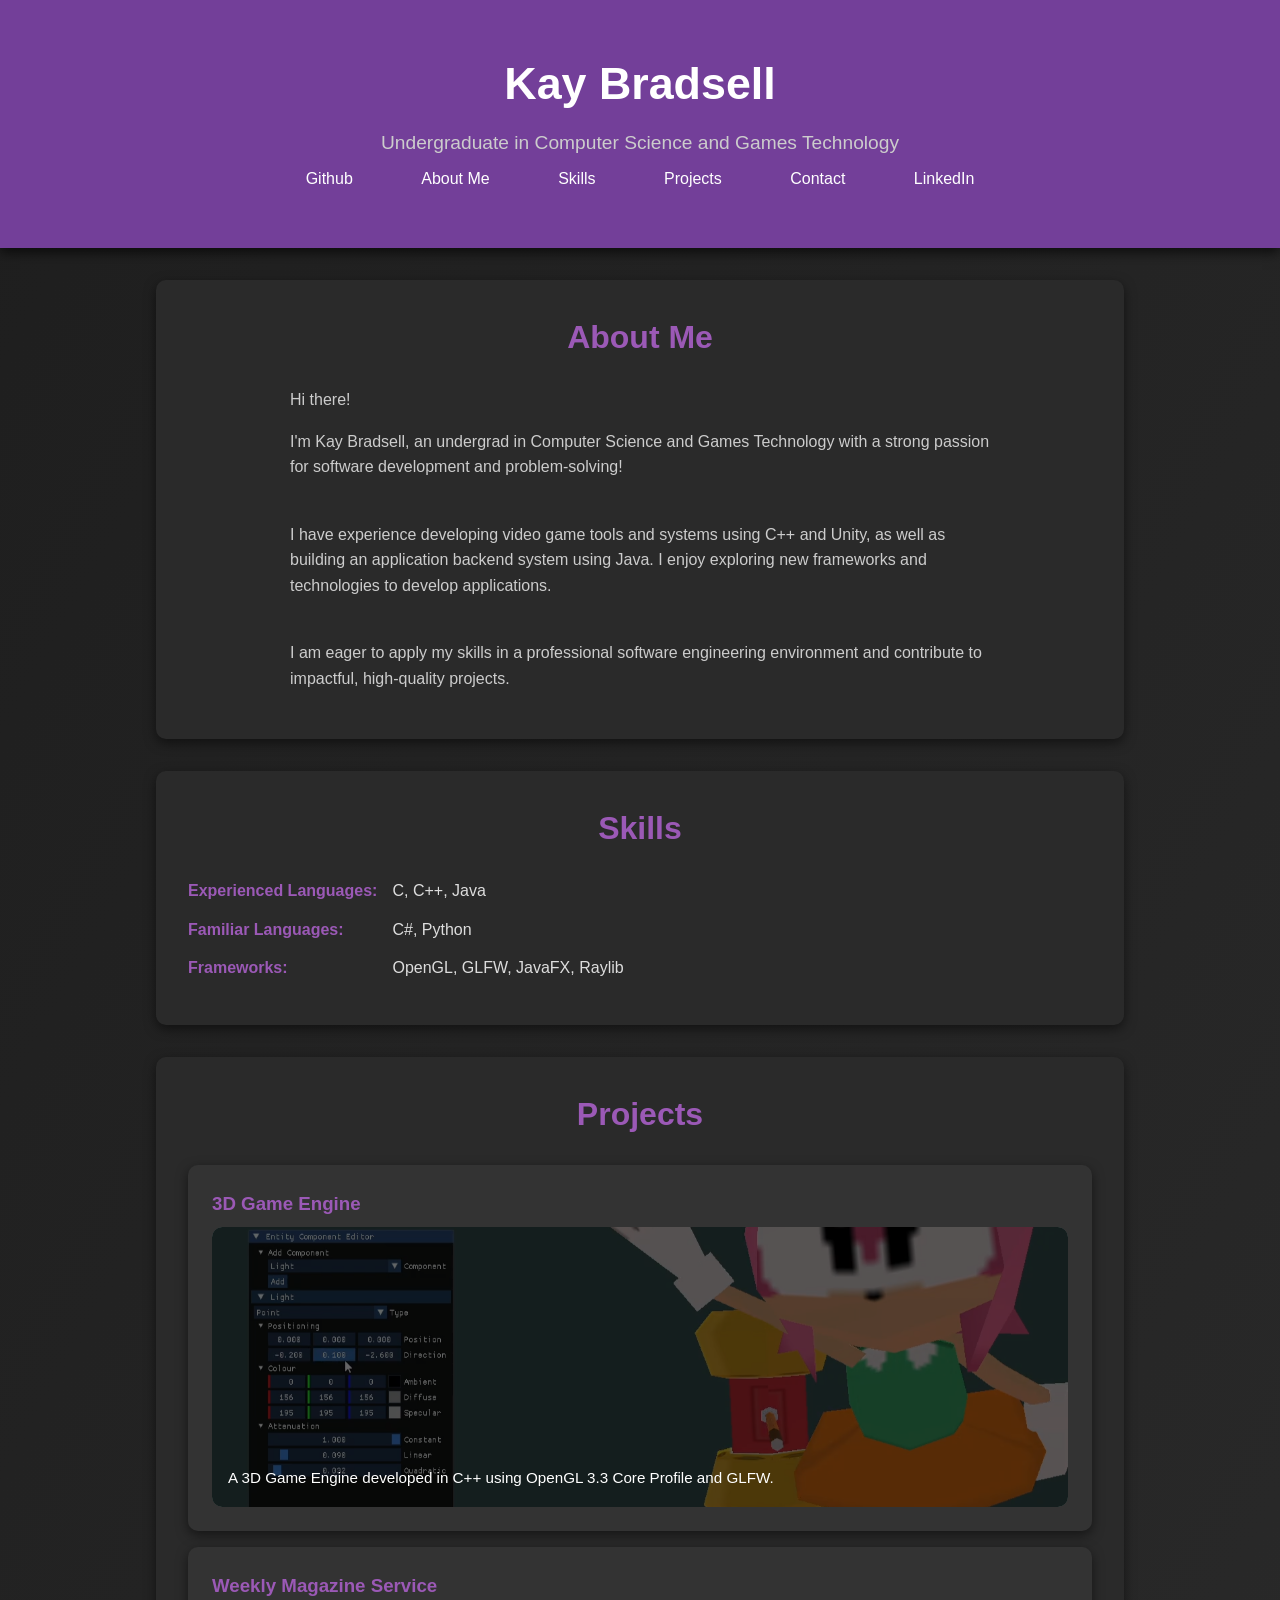
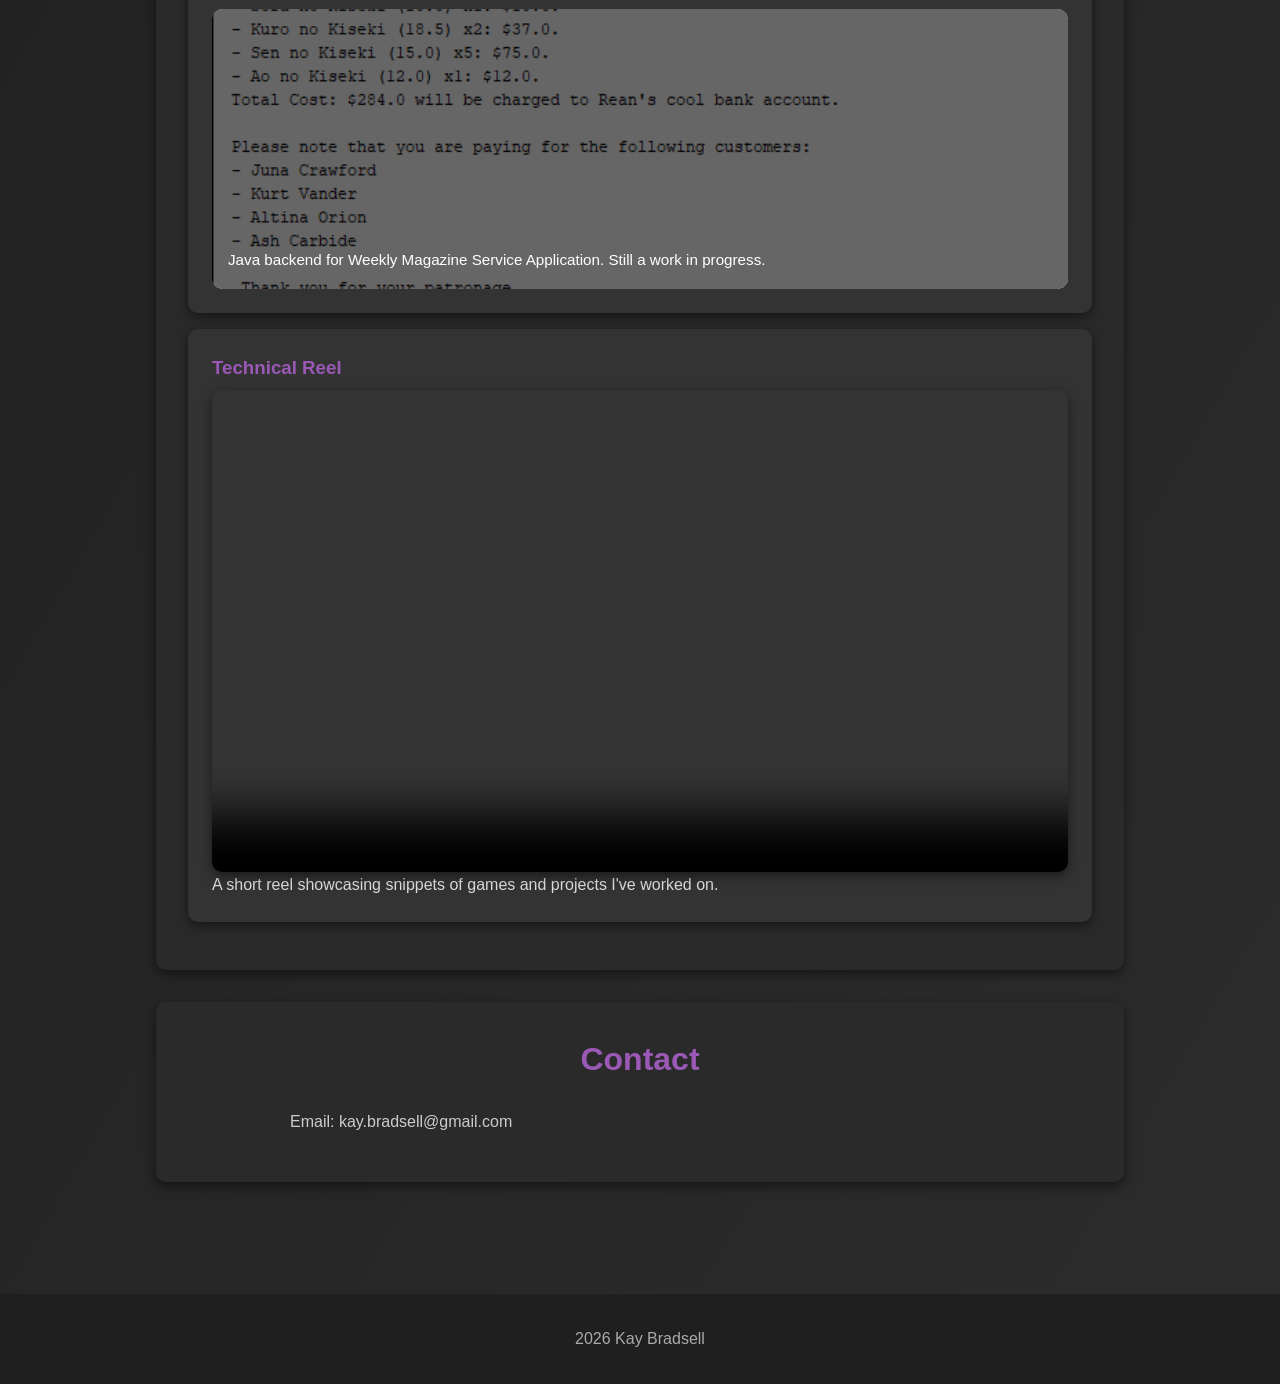
==== index.html @ b8661fec "Add files via upload" ====
<!DOCTYPE html>
<html lang="en">
<head>
    <meta charset="UTF-8">
    <title>Kay Bradsell | Portfolio</title>
    <link rel="stylesheet" href="professionalstyle.css">
</head>

<body>
    <header>
        <h1>Kay Bradsell</h1>
        <p>Undergraduate in Computer Science and Games Technology</p>
        <nav>
            <a href="https://github.com/PocketSalt"target="_blank">Github</a>
            <a href="#about">About Me</a>
            <a href="#skills">Skills</a>
            <a href="#projects">Projects</a>
            <a href="#contact">Contact</a>
            <a href="https://www.linkedin.com/in/kay-bradsell-53371a305/"target="_blank">LinkedIn</a>
        </nav>
    </header>

    <div class="side-left"></div>
    <div class="side-right"></div>

    <div class="content-wrapper">
        <section id="about">
            <h2>About Me</h2>
            <p>Hi there!</p>
            <p>I'm Kay Bradsell, an undergrad in Computer Science and Games Technology with a strong passion for software development and problem-solving!</p>
            <p> <br /> I have experience developing video game tools and systems using C++ and Unity, as well as building an application backend system using Java. I enjoy exploring new frameworks and technologies to develop applications. </p>
            <p> <br /> I am eager to apply my skills in a professional software engineering environment and contribute to impactful, high-quality projects. </p>
        </section>

        <section id="skills">
            <h2>Skills</h2>
            <ul>
                <li><strong>Experienced Languages:</strong> C, C++, Java</li>
                <li><strong>Familiar Languages:</strong> C#, Python</li>
                <li><strong>Frameworks:</strong> OpenGL, GLFW, JavaFX, Raylib</li>
            </ul>
        </section>

        <section id="projects">
            <h2>Projects</h2>

            <div class="project-card">
                <h3>3D Game Engine</h3>
                <div class="project-image-wrapper">
                    <a href="game-engine.html" class="project-image-wrapper">
                        <img src="data/imgs/GameEngineView.png" alt="Screenshot of 3D Game Engine" class="project-image" />
                        <div class="project-overlay">
                            <p>A 3D Game Engine developed in C++ using OpenGL 3.3 Core Profile and GLFW.</p>
                        </div>
                    </a>

                </div>
            </div>

            <div class="project-card">
                <h3>Weekly Magazine Service</h3>
                <div class="project-image-wrapper">
                    <a href="magazine-service.html" class="project-image-wrapper">
                        <img src="data/imgs/MagazineView.png" alt="Screenshot of Magazine Service" class="project-image" />
                        <div class="project-overlay">
                            <p>Java backend for Weekly Magazine Service Application. Still a work in progress.</p>
                        </div>
                    </a>
                </div>
            </div>

            <div class="project-card">
                <h3>Technical Reel</h3>
                <div class="project-video-wrapper">
                    <video controls width="100%" height="auto">
                        <source src="data/videos/TechnicalReel.mp4" type="video/mp4" />
                        Your browser does not support the video tag.
                    </video>
                </div>
                <p>A short reel showcasing snippets of games and projects I've worked on.</p>
            </div>

        </section>

        <section id="contact">
            <h2>Contact</h2>
            <p>Email: kay.bradsell@gmail.com</p>
        </section>

    </div>

    <footer>
        <p>2026 Kay Bradsell</p>
    </footer>

    <script src="script.js"></script>
</body>
</html>
---- professionalstyle.css ----
/* ---------- Reset & Base ---------- */
* {
    box-sizing: border-box;
    margin: 0;
    padding: 0;
}

body {
    font-family: 'Poppins', sans-serif;
    background: linear-gradient(120deg, #1e1e1e, #2c2c2c); /* dark gradient */
    color: #ddd; /* light text for readability */
    line-height: 1.6;
}

/* ---------- Header ---------- */
header {
    background: #733f99; /* deep purple */
    color: #fff;
    text-align: center;
    padding: 3rem 1rem;
    box-shadow: 0 4px 12px rgba(0,0,0,0.7);
    position: relative;
    z-index: 2;
}

    header h1 {
        font-size: 2.8rem;
        margin-bottom: 0.5rem;
    }

    header p {
        font-size: 1.2rem;
        color: #ccc; /* subtle accent */
    }

nav a {
    display: inline-block;
    margin: 0 1rem;
    text-decoration: none;
    color: #fff;
    font-weight: 500;
    padding: 0.5rem 1rem;
    border-radius: 5px;
    transition: background 0.3s, transform 0.2s;
}

    nav a:hover {
        background: rgba(255,255,255,0.1);
        transform: translateY(-2px);
    }

/* ---------- Central Content Wrapper ---------- */
.content-wrapper {
    max-width: 1000px;
    margin: 0 auto;
    padding: 2rem 1rem;
}

/* ---------- Skills list ---------- */
#skills ul {
    list-style: none; /* remove bullets */
    padding-left: 0;
}

#skills li {
    margin-bottom: 0.8rem;
}

    #skills li strong {
        display: inline-block;
        width: 200px;
        color: #9b59b6; /* purple accent */
    }

/* ---------- Sections ---------- */
section {
    background: #2a2a2a; /* dark grey background */
    padding: 2rem;
    border-radius: 10px;
    box-shadow: 0 4px 12px rgba(0,0,0,0.5);
    margin-bottom: 2rem;
}

    section h2 {
        font-size: 2rem;
        margin-bottom: 1.5rem;
        color: #9b59b6; /* purple accent */
        text-align: center;
    }

/* ---------- Project Cards ---------- */
.project-card {
    background: #333; /* darker card background */
    padding: 1.5rem;
    margin: 1rem 0;
    border-radius: 10px;
    box-shadow: 0 4px 12px rgba(0,0,0,0.5);
    transition: transform 0.3s, box-shadow 0.3s;
}

    .project-card h3 {
        margin-bottom: 0.5rem;
        color: #9b59b6;
    }

/* ---------- Project Image Wrapper ---------- */
.project-image-wrapper {
    position: relative;
    width: 100%;
    height: 280px;
    border-radius: 10px;
    overflow: hidden;
}

    .project-image-wrapper img {
        width: 100%;
        height: 100%;
        object-fit: cover;
        display: block;
        transition: transform 0.3s ease;
    }

/* Overlay positioned over image */
.project-overlay {
    position: absolute;
    top: 0;
    left: 0;
    width: 100%;
    height: 100%;
    background: rgba(0, 0, 0 ,0.6); /* purple semi-transparent overlay */
    color: #ffffff;
    display: flex;
    flex-direction: column;
    justify-content: flex-end;
    padding: 1rem;
    box-sizing: border-box;
    text-align: left;
    border-radius: 10px;
}

    .project-overlay p {
        color: #fff;
        margin: 0;
        font-size: 0.95rem;
    }

/* Hover zoom effect */
.project-image-wrapper:hover img {
    transform: scale(1.05);
}

/* Make entire image clickable */
.project-image-wrapper a {
    display: block;
    text-decoration: none;
    color: inherit;
    border: none;
    outline: none;
}

/* Video wrapper */
.project-video-wrapper {
    position: relative;
    width: 100%;
    padding-top: 56.25%;
    border-radius: 10px;
    overflow: hidden;
    box-shadow: 0 4px 12px rgba(0,0,0,0.5);
}

    .project-video-wrapper video {
        position: absolute;
        top: 0;
        left: 0;
        width: 100%;
        height: 100%;
        object-fit: cover;
        display: block;
    }

/* ---------- About & Contact Paragraphs ---------- */
#about p, #contact p {
    max-width: 700px;
    margin: 0 auto 1rem;
    text-align: left;
    color: #ccc;
}

/* ---------- Footer ---------- */
footer {
    text-align: center;
    padding: 2rem;
    background: #1f1f1f; /* dark footer */
    color: #aaa;
    margin-top: 3rem;
}
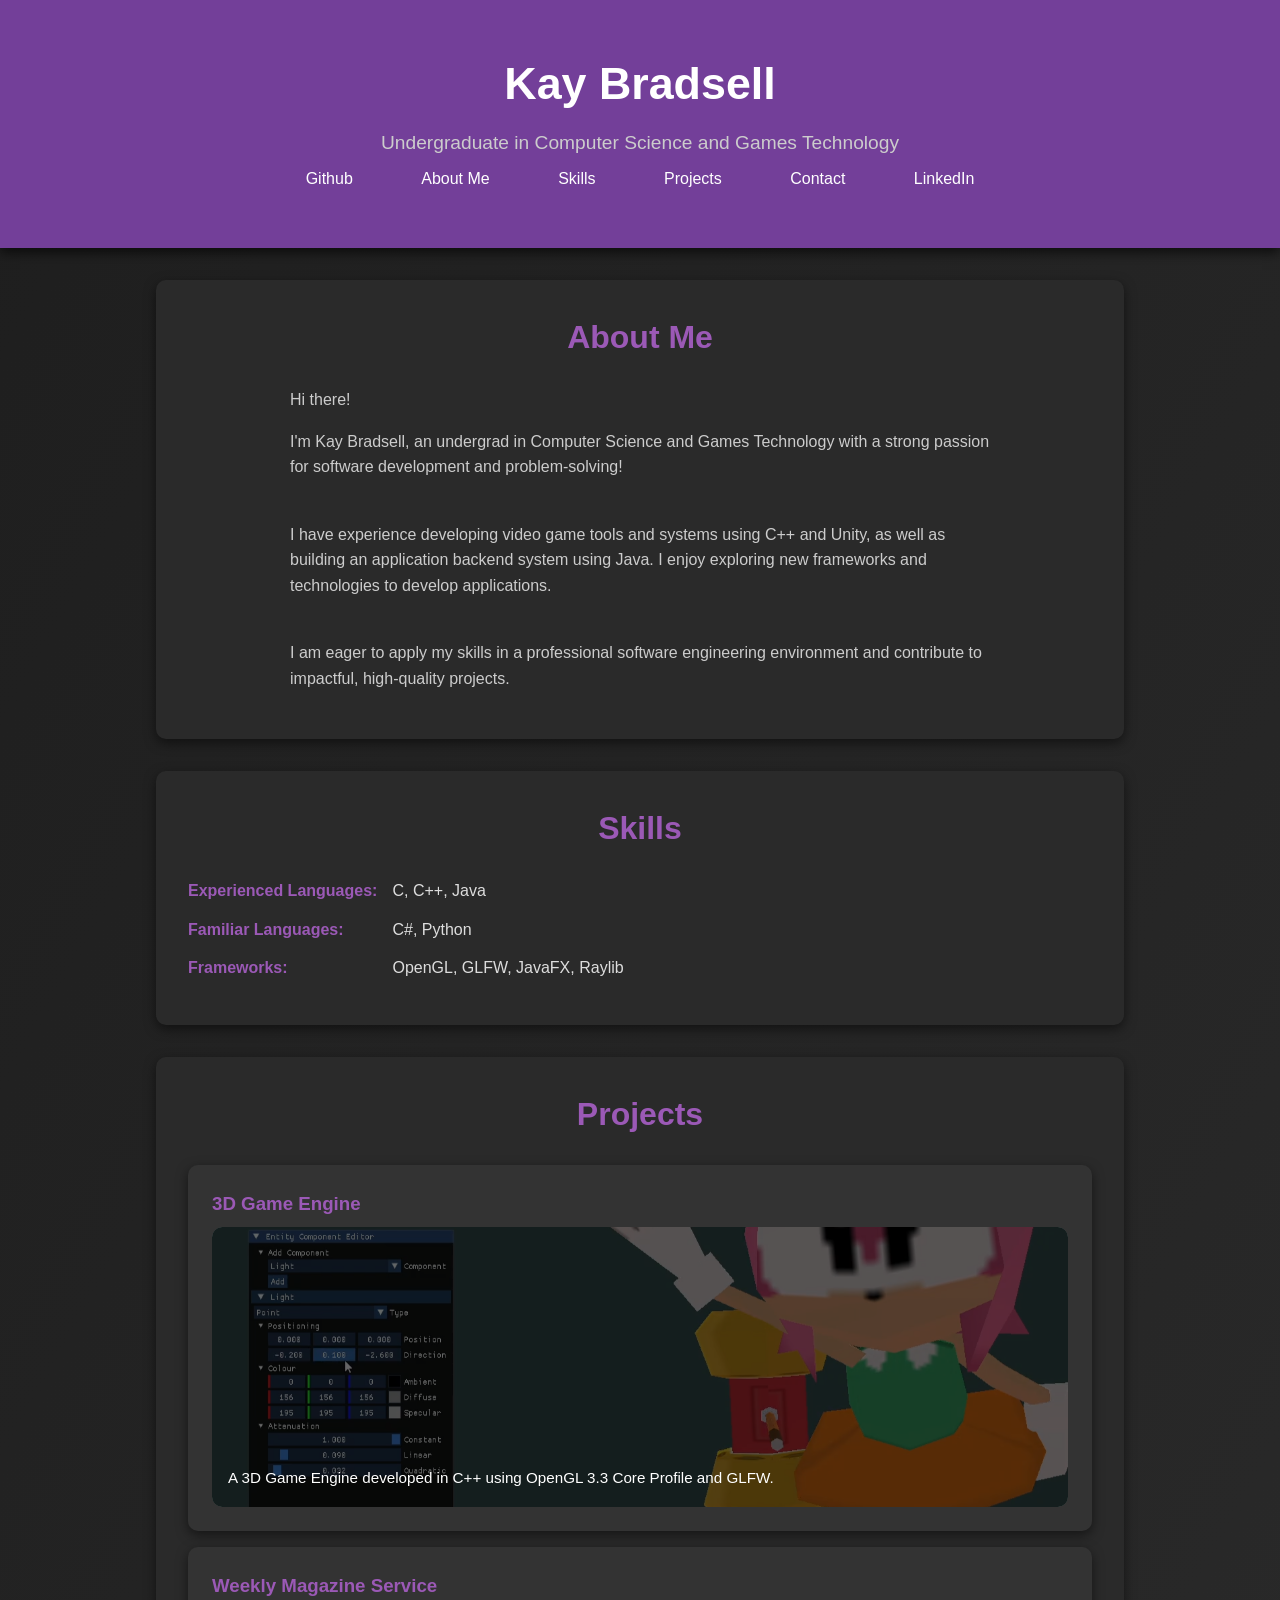
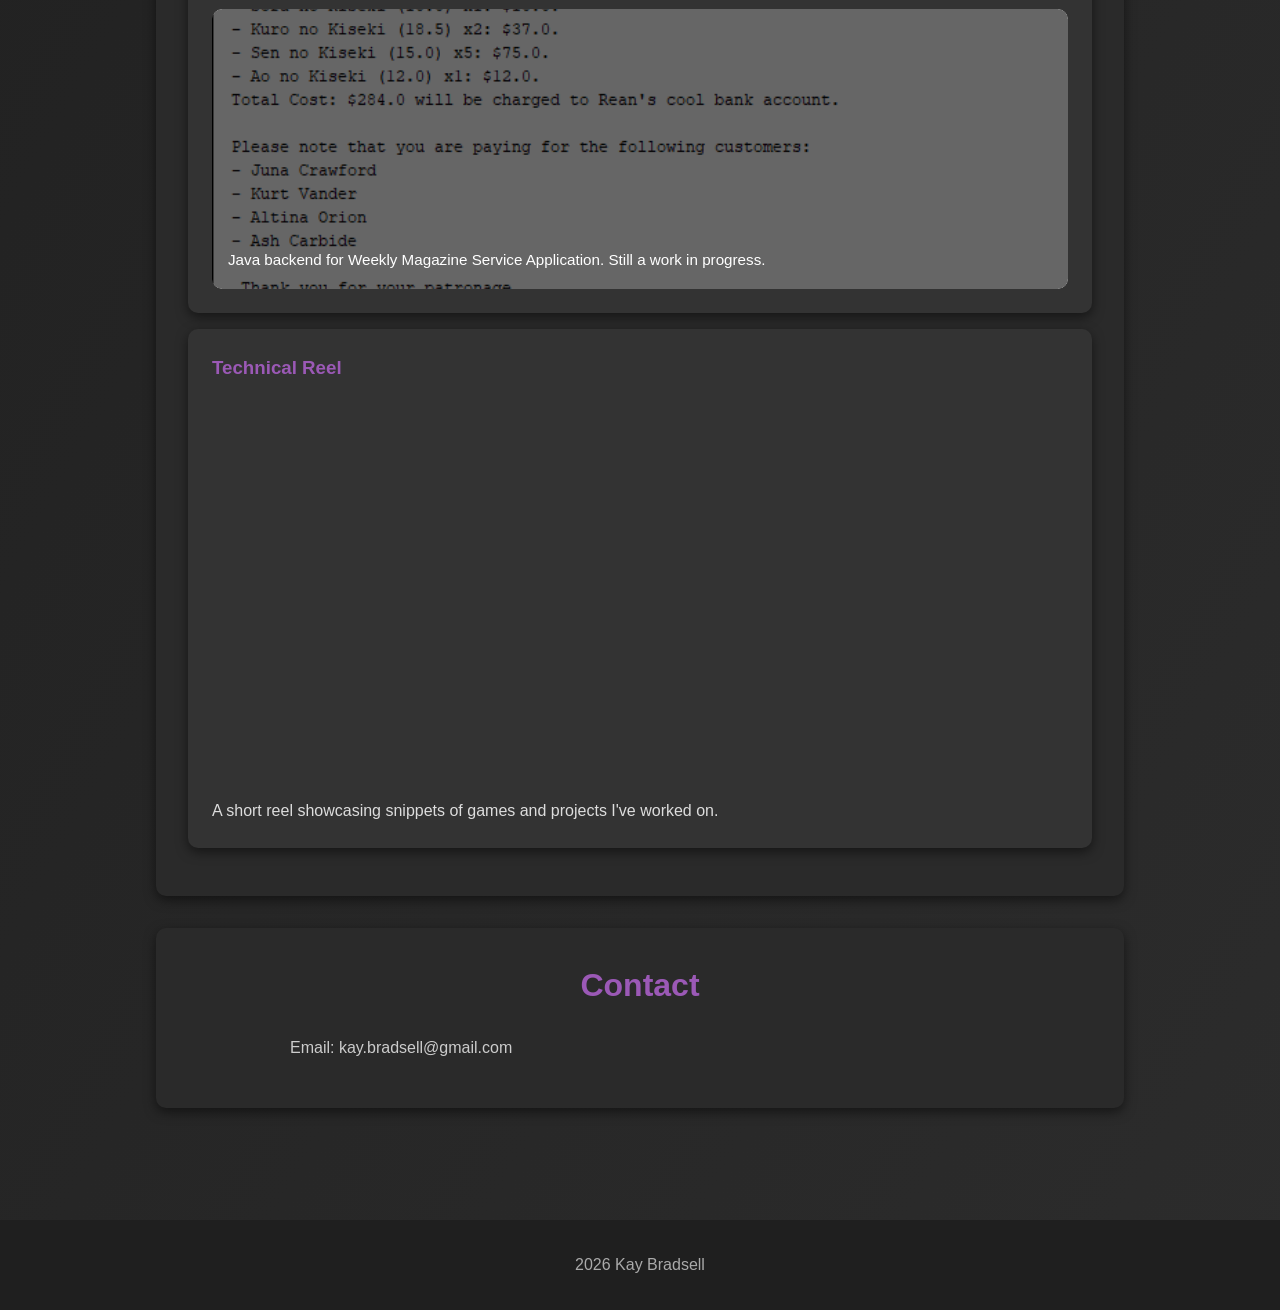
==== commit dd34a64d: "Changed video to youtube link" ====
--- a/index.html
+++ b/index.html
@@ -71,12 +71,9 @@
 
             <div class="project-card">
                 <h3>Technical Reel</h3>
-                <div class="project-video-wrapper">
-                    <video controls width="100%" height="auto">
-                        <source src="data/videos/TechnicalReel.mp4" type="video/mp4" />
-                        Your browser does not support the video tag.
-                    </video>
-                </div>
+                    <iframe width="100%" height="400" 
+                        src="https://www.youtube.com/embed/MrrMQmRB16I" 
+                        frameborder="0" allowfullscreen></iframe>
                 <p>A short reel showcasing snippets of games and projects I've worked on.</p>
             </div>
 
@@ -95,4 +92,4 @@
 
     <script src="script.js"></script>
 </body>
-</html>+</html>
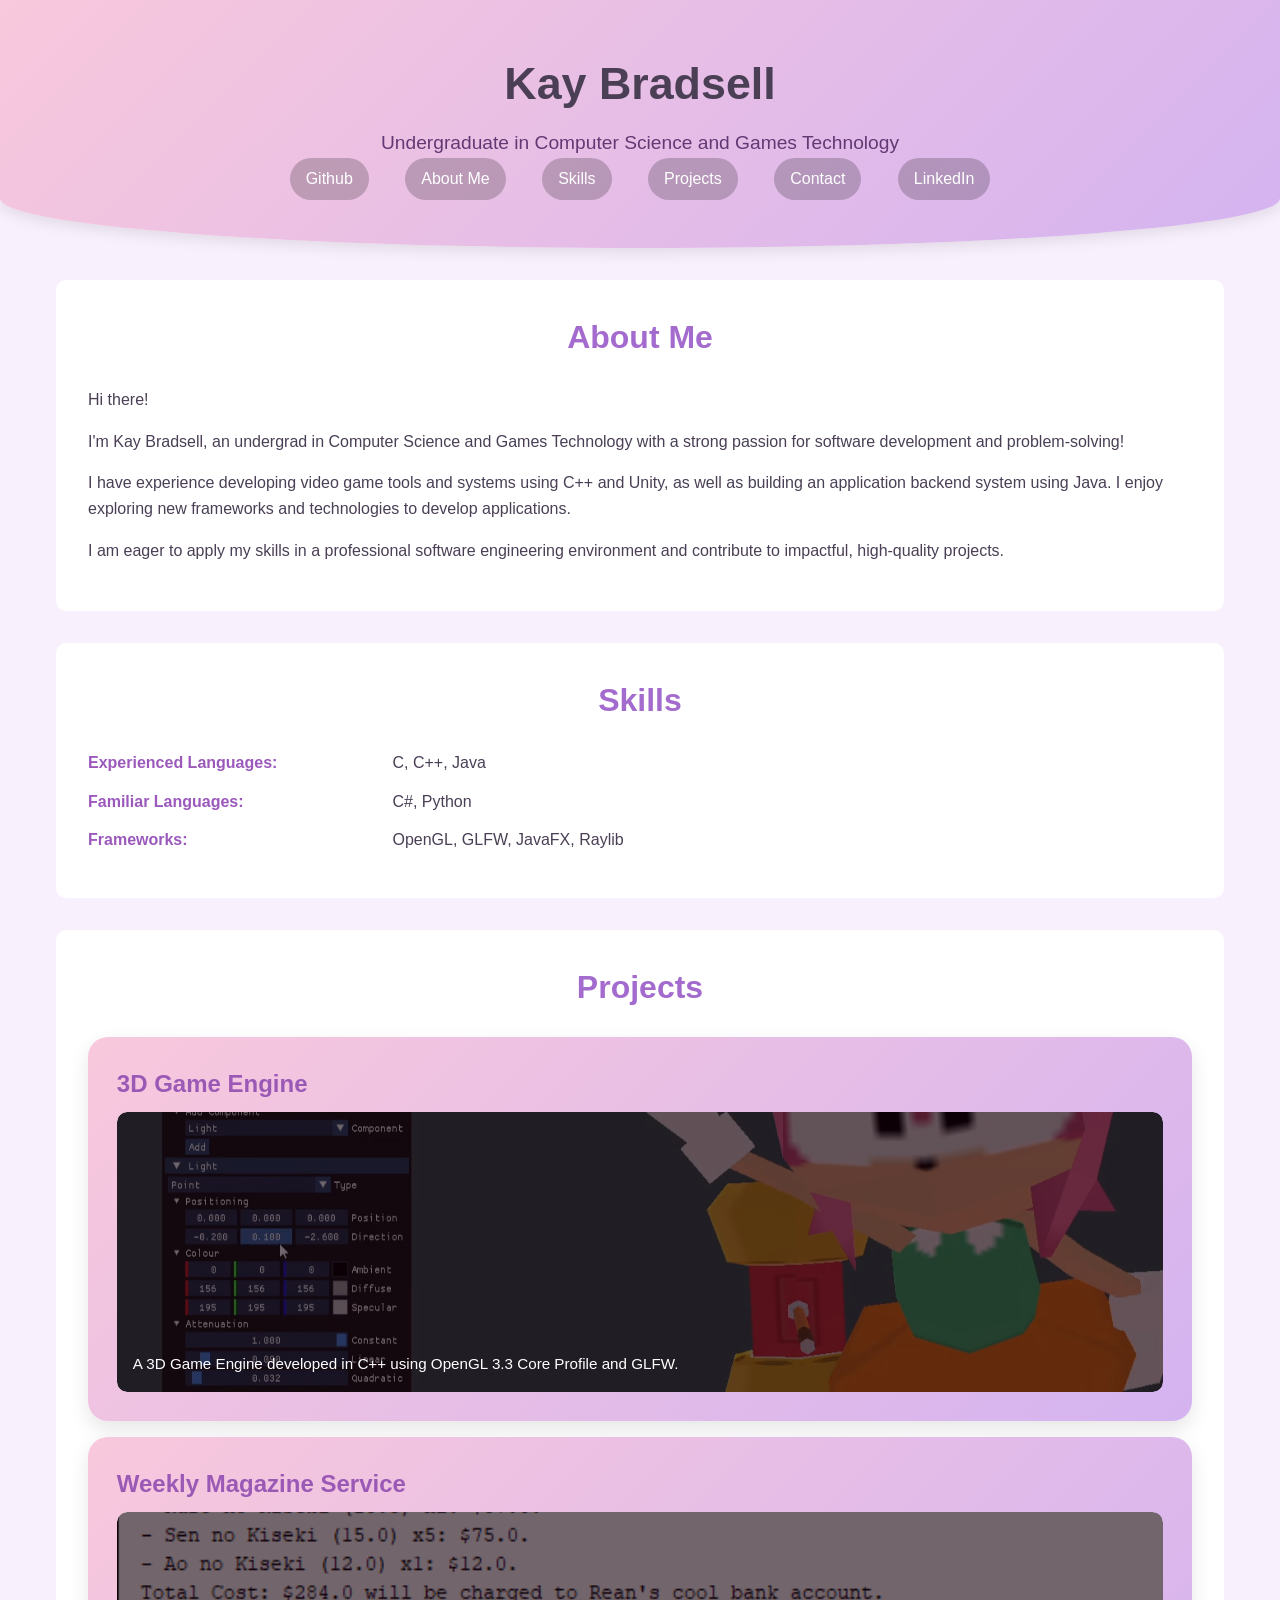
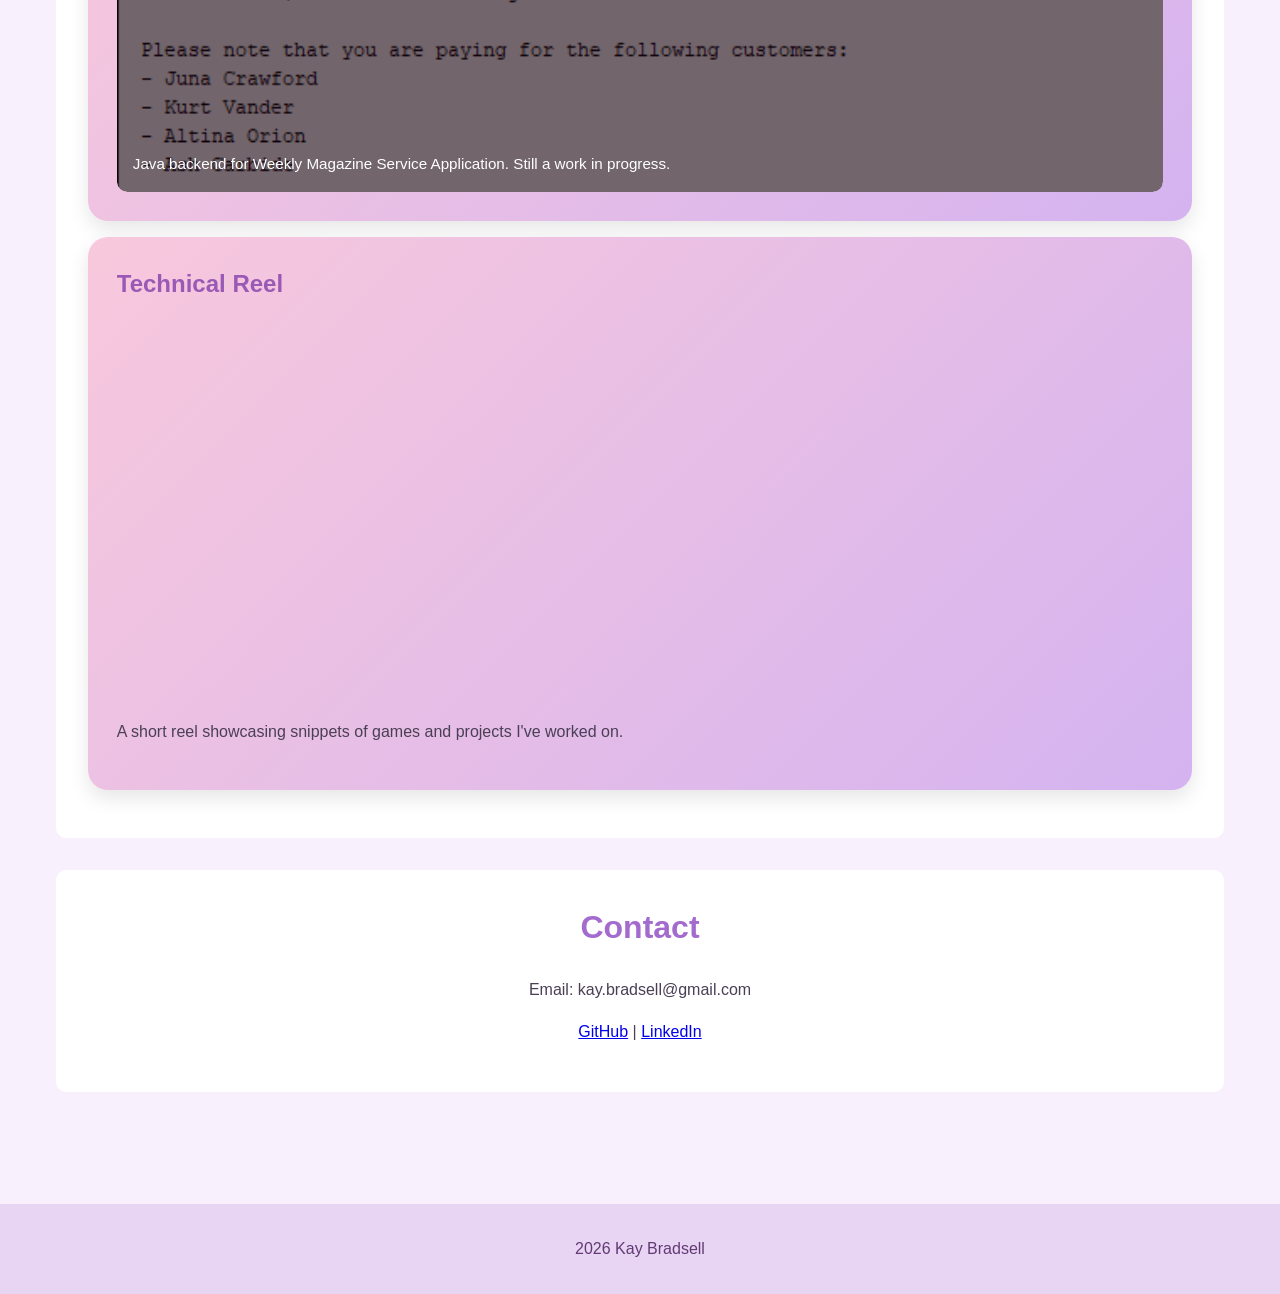
==== commit 7a190148: "Updated CSS and made it cute" ====
--- a/index.html
+++ b/index.html
@@ -3,7 +3,7 @@
 <head>
     <meta charset="UTF-8">
     <title>Kay Bradsell | Portfolio</title>
-    <link rel="stylesheet" href="professionalstyle.css">
+    <link rel="stylesheet" href="pagestyle.css">
 </head>
 
 <body>
@@ -11,7 +11,7 @@
         <h1>Kay Bradsell</h1>
         <p>Undergraduate in Computer Science and Games Technology</p>
         <nav>
-            <a href="https://github.com/PocketSalt"target="_blank">Github</a>
+            <a href="https://github.com/kaybradsell"target="_blank">Github</a>
             <a href="#about">About Me</a>
             <a href="#skills">Skills</a>
             <a href="#projects">Projects</a>
@@ -28,8 +28,8 @@
             <h2>About Me</h2>
             <p>Hi there!</p>
             <p>I'm Kay Bradsell, an undergrad in Computer Science and Games Technology with a strong passion for software development and problem-solving!</p>
-            <p> <br /> I have experience developing video game tools and systems using C++ and Unity, as well as building an application backend system using Java. I enjoy exploring new frameworks and technologies to develop applications. </p>
-            <p> <br /> I am eager to apply my skills in a professional software engineering environment and contribute to impactful, high-quality projects. </p>
+            <p>I have experience developing video game tools and systems using C++ and Unity, as well as building an application backend system using Java. I enjoy exploring new frameworks and technologies to develop applications. </p>
+            <p>I am eager to apply my skills in a professional software engineering environment and contribute to impactful, high-quality projects. </p>
         </section>
 
         <section id="skills">
@@ -71,9 +71,9 @@
 
             <div class="project-card">
                 <h3>Technical Reel</h3>
-                    <iframe width="100%" height="400" 
-                        src="https://www.youtube.com/embed/MrrMQmRB16I" 
-                        frameborder="0" allowfullscreen></iframe>
+                    <iframe width="100%" height="400"
+                            src="https://www.youtube.com/embed/MrrMQmRB16I"
+                            frameborder="0" allowfullscreen></iframe>
                 <p>A short reel showcasing snippets of games and projects I've worked on.</p>
             </div>
 
@@ -82,6 +82,7 @@
         <section id="contact">
             <h2>Contact</h2>
             <p>Email: kay.bradsell@gmail.com</p>
+            <p> <a href="https://github.com/kaybradsell" target="_blank">GitHub</a> | <a href="https://www.linkedin.com/in/kay-bradsell-53371a305/" target="_blank">LinkedIn</a></p>
         </section>
 
     </div>
@@ -92,4 +93,4 @@
 
     <script src="script.js"></script>
 </body>
-</html>
+</html>
--- a/pagestyle.css
+++ b/pagestyle.css
@@ -0,0 +1,317 @@
+/* ---- Base ---- */
+* {
+    box-sizing: border-box;
+    margin: 0;
+    padding: 0;
+}
+
+body
+{
+    font-family: 'Poppins', sans-serif;
+    background: #f8f0fc;
+    color: #4a3f55;
+    line-height: 1.6;
+}
+
+
+/* ---- Header ---- */
+header
+{
+    background: linear-gradient(135deg, #f8c8dc, #d4b3f0);
+    text-align: center;
+    padding: 3rem 1rem;
+    border-bottom-left-radius: 50% 20%;
+    border-bottom-right-radius: 50% 20%;
+    box-shadow: 0 4px 15px rgba(0,0,0,0.1);
+    position: relative;
+    z-index: 2;
+}
+
+    header h1
+    {
+        font-size: 2.8rem;
+        margin-bottom: 0.5rem;
+    }
+
+    header p
+    {
+        font-size: 1.2rem;
+        color: #633974;
+    }
+
+/* Navigation */
+nav a
+{
+    display: inline-block;
+    margin: 0 1rem;
+    text-decoration: none;
+    color: #fff;
+    font-weight: 500;
+    padding: 0.5rem 1rem;
+    border-radius: 25px;
+    background: rgba(0, 0, 0, 0.2); /* or 255 255 255 */
+    transition: background 0.3s, transform 0.3s;
+}
+
+    nav a:hover
+    {
+        background: rgba(0, 0, 0, 0.5); /* or 255 255 255 */
+        transform: translateY(-3px);
+    }
+
+
+/* ---- Wrapper ---- */
+.content-wrapper
+{
+    max-width: 1200px;
+    margin: 0 auto;
+    padding: 2rem 1rem;
+    position: relative;
+    z-index: 1;
+}
+
+/* ---- Sections ---- */
+section
+{
+    background: #fff;
+    padding: 2rem;
+    border-radius: 10px;
+    box-shadow: 0 8px 20px rbga(0, 0, 0, 0.5);
+    margin-bottom: 2rem;
+    text-align: left;
+}
+
+    section h1
+    {
+        color: #9b59b6;
+        font-size: 2.8rem;
+    }
+
+    section h2
+    {
+        text-align: center;
+        font-size: 2rem;
+        margin-bottom: 1.5rem;
+        color: #a46bcf;
+    }
+
+    section h3
+    {
+        color: #9b59b6;
+        font-size: 1.5rem;
+        margin-bottom: 1rem;
+    }
+
+    section p
+    {
+        margin-bottom: 1rem;
+    }
+
+/* ---- Skills Lists ---- */
+#skills ul
+{
+
+    list-style: none;
+    padding-left: 0;
+}
+
+#skills li
+{
+    margin-bottom: 0.8rem;
+}
+
+    #skills li strong
+    {
+        display: inline-block;
+        width: 300px;
+        color: #9b59bc;
+    }
+
+/* ---- Regular List ---- */
+ul
+{
+    list-style-type: disc;
+    padding-left: 1.5rem;
+}
+
+    ul li
+    {
+        margin-bottom: 0.5rem;
+        
+    }
+
+/* ---- Images ---- */
+.project-image
+{
+    width: 100%;
+    max-height: 100%;
+    object-fit: cover;
+    border-radius: 10px;
+    box-shadow: 0 8px 20px rgba(0,0,0,0.5);
+    margin-bottom: 1rem;
+}
+
+/* ---- Code ---- */
+pre {
+    background: #2a2a2a;
+    border-left: 4px solid #9b59b6;
+    padding: 1rem;
+    overflow-x: auto;
+    border-radius: 5px;
+    margin-bottom: 1rem;
+    font-family: 'Fira Code', monospace;
+    color: #ddd;
+}
+
+/* ---- Project Cards ---- */
+.project-card
+{
+    background: linear-gradient(135deg, #f8c8dc, #d4b3f0);
+    padding: 1.8rem;
+    margin: 1rem auto;
+    border-radius: 20px;
+    box-shadow: 0 8px 20px rgba(0,0,0,0.1);
+    transition: transform 0.3s, box-shadow 0.3s;
+}
+
+    .project-card h3
+    {
+        margin-bottom: 0.5rem;
+        color: #9b59b6;
+    }
+
+/* ---- Project Image Wrapper ---- */
+.project-image-wrapper
+{
+    position: relative;
+    width: 100%;
+    height: 280px;
+    border-radius: 10px;
+    overflow: hidden;
+}
+
+    .project-image-wrapper img
+    {
+        width: 100%;
+        height: 100%;
+        object-fit: cover;
+        display: block;
+        transition: transform 0.3s ease;
+    }
+
+    .project-image-wrapper:hover img
+    {
+        transform: scale(1.05);
+    }
+
+    .project-image-wrapper a
+    {
+        display: block;
+        text-decoration: none;
+        color: inherit;
+        border: none;
+        outline: none;
+    }
+
+/* ---- Image Overlay Text ---- */
+.project-overlay
+{
+    position: absolute;
+    top: 0;
+    left: 0;
+    width: 100%;
+    height: 100%;
+    background: rgba(20,0,10,0.6);
+    color: #9b59b6;
+    display: flex;
+    flex-direction: column;
+    justify-content: flex-end;
+    padding: 1rem;
+    box-sizing: border-box;
+    text-align: left;
+    border-radius: 10px;
+}
+
+    .project-overlay p
+    {
+        color: #fff;
+        margin: 0;
+        font-size: 0.95rem;
+    }
+
+/* ---- Video Wrapper ---- */
+.project-video-wrapper
+{
+    position: relative;
+    width: 100%;
+    padding-top: 56.25%;
+    border-radius: 10px;
+    overflow: hidden;
+    box-shadow: 0 8px 20px rgba(0,0,0,0.5);
+}
+
+    .project-video-wrapper video
+    {
+        position: absolute;
+        top: 0;
+        left: 0;
+        width: 100%;
+        height: 100%;
+        object-fit: cover;
+        display: block;
+    }
+
+/* ---- About & Contact ---- */
+#about p{
+    margin-left: 0 auto 1rem;
+    text-align: left;
+}
+
+#contact p {
+    margin-left: 0 auto 1rem;
+    text-align: center;
+}
+
+/* ---- Footer ---- */
+footer
+{
+    text-align: center;
+    padding: 2rem;
+    background: #e8d5f3;
+    color: #633974;
+    margin-top: 3rem;
+    position: relative;
+    z-index: 2;
+}
+
+/* ---- Side Panels ---- */
+.side-left, .side-right
+{
+    position: fixed;
+    top: 0;
+
+    width: 350px;
+    height: 100vh;
+
+    /*background-image: url('data/gifs/background.gif');*/
+    background-color: #633974;
+    background-size: cover;
+    background-repeat: no-repeat;
+    background-position: center;
+
+    z-index: -1;
+    image-rendering: pixelated;
+    opacity: 0.7;
+}
+
+.side-left
+{
+    left: calc(50% - 600px - 400px);
+    background-position: left;
+}
+
+.side-right
+{
+    left: calc(50% + 600px + 50px);
+    background-position: right;
+}
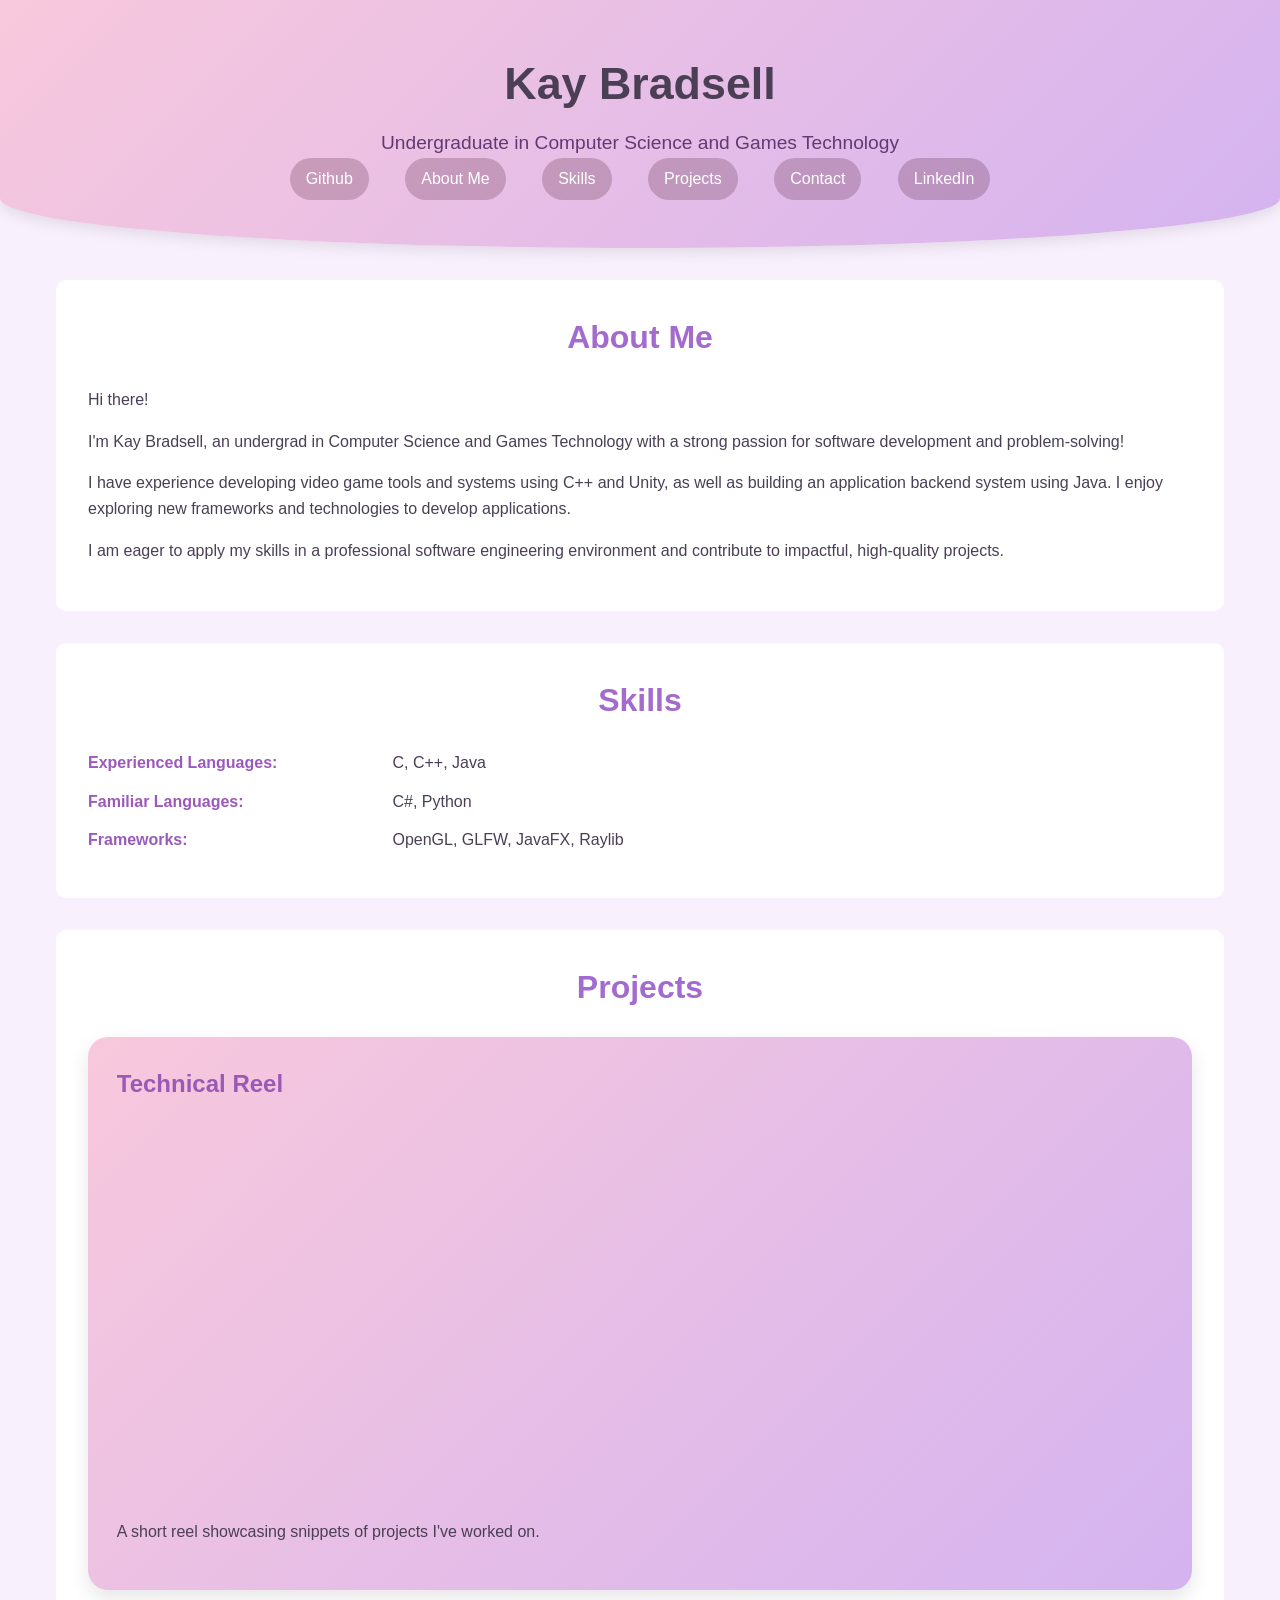
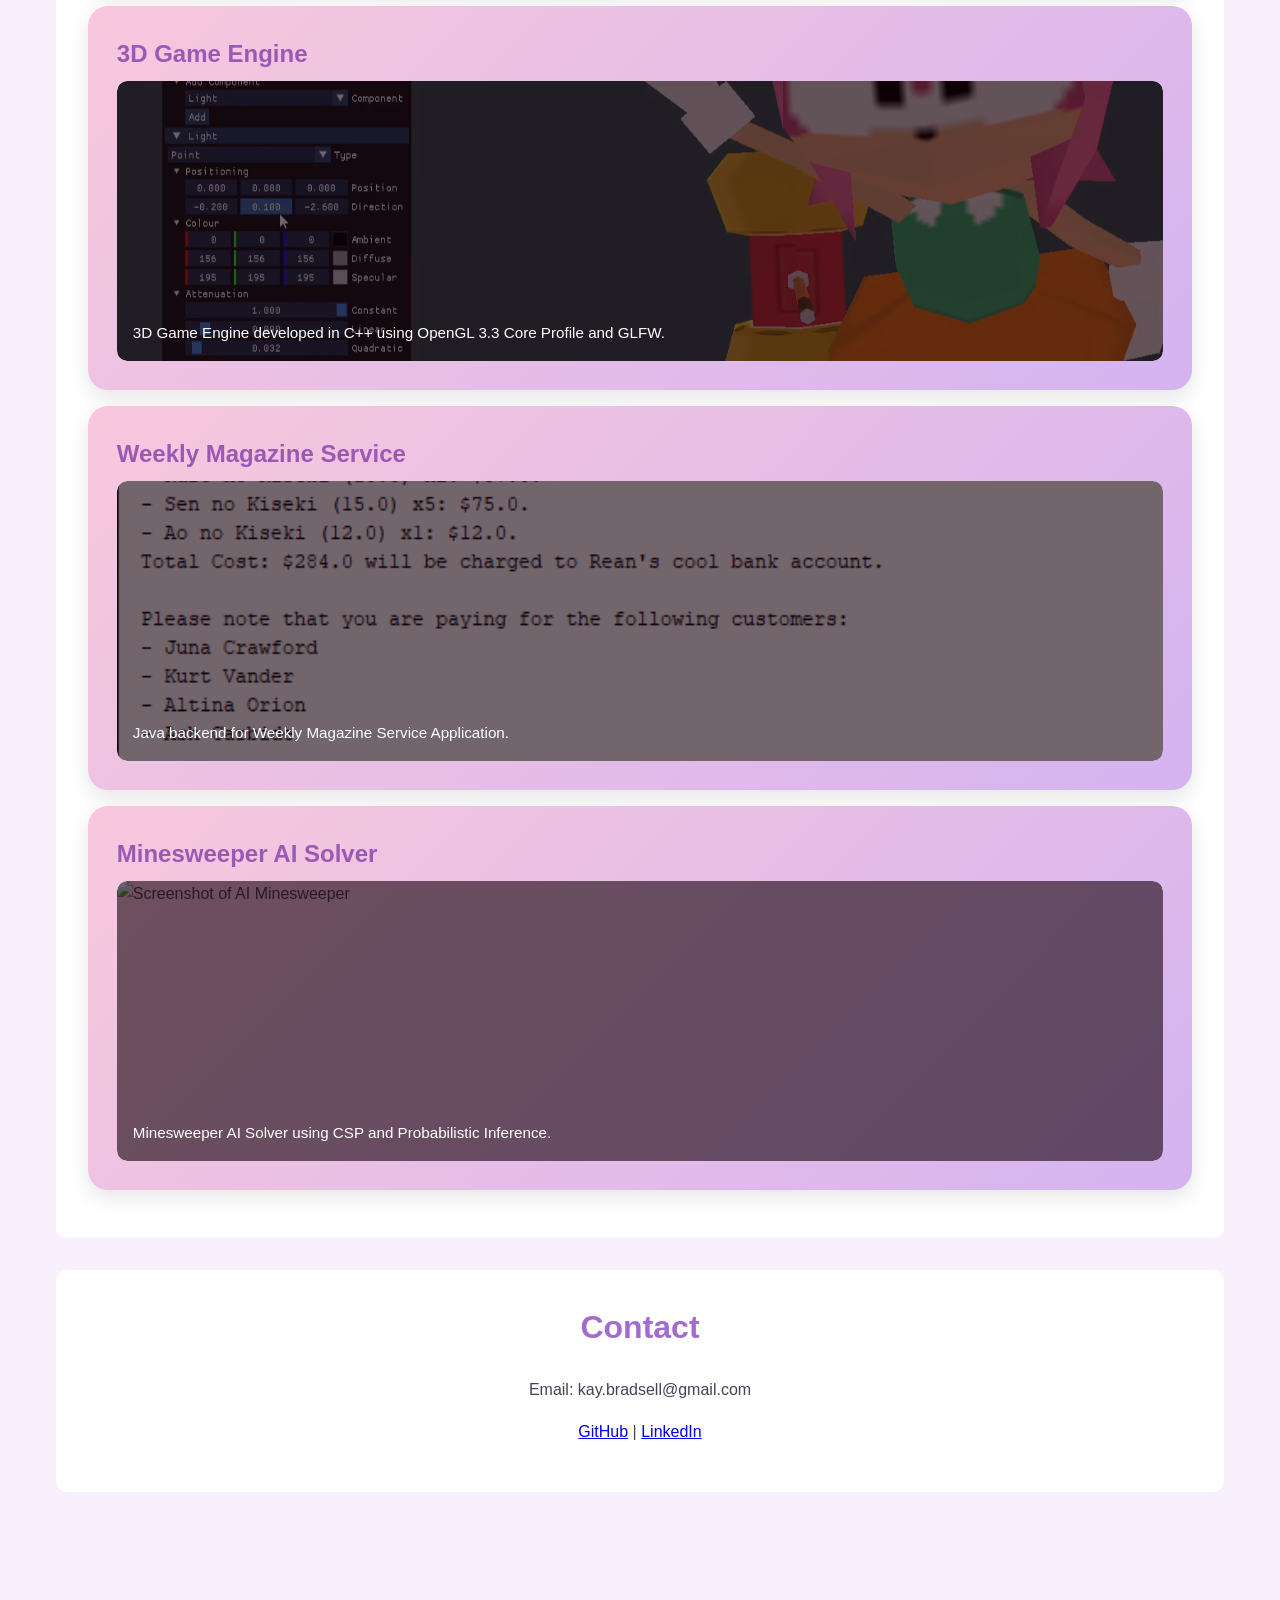
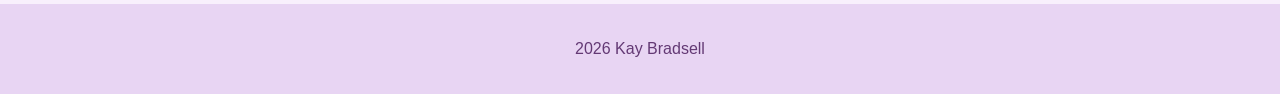
==== commit 45cd5860: "Added Minesweeper page and updated rest." ====
--- a/index.html
+++ b/index.html
@@ -45,12 +45,20 @@
             <h2>Projects</h2>
 
             <div class="project-card">
+                <h3>Technical Reel</h3>
+                <iframe width="100%" height="400"
+                        src="https://www.youtube.com/embed/MrrMQmRB16I"
+                        frameborder="0" allowfullscreen></iframe>
+                <p>A short reel showcasing snippets of projects I've worked on.</p>
+            </div>
+
+            <div class="project-card">
                 <h3>3D Game Engine</h3>
                 <div class="project-image-wrapper">
                     <a href="game-engine.html" class="project-image-wrapper">
                         <img src="data/imgs/GameEngineView.png" alt="Screenshot of 3D Game Engine" class="project-image" />
                         <div class="project-overlay">
-                            <p>A 3D Game Engine developed in C++ using OpenGL 3.3 Core Profile and GLFW.</p>
+                            <p>3D Game Engine developed in C++ using OpenGL 3.3 Core Profile and GLFW.</p>
                         </div>
                     </a>
 
@@ -63,19 +71,24 @@
                     <a href="magazine-service.html" class="project-image-wrapper">
                         <img src="data/imgs/MagazineView.png" alt="Screenshot of Magazine Service" class="project-image" />
                         <div class="project-overlay">
-                            <p>Java backend for Weekly Magazine Service Application. Still a work in progress.</p>
+                            <p>Java backend for Weekly Magazine Service Application.</p>
                         </div>
                     </a>
                 </div>
             </div>
 
             <div class="project-card">
-                <h3>Technical Reel</h3>
-                    <iframe width="100%" height="400"
-                            src="https://www.youtube.com/embed/MrrMQmRB16I"
-                            frameborder="0" allowfullscreen></iframe>
-                <p>A short reel showcasing snippets of games and projects I've worked on.</p>
+                <h3>Minesweeper AI Solver</h3>
+                <div class="project-image-wrapper">
+                    <a href="minesweeper-ai.html" class="project-image-wrapper">
+                        <img src="data/imgs/MinesweeperAIView.png" alt="Screenshot of AI Minesweeper" class="project-image" />
+                        <div class="project-overlay">
+                            <p>Minesweeper AI Solver using CSP and Probabilistic Inference.</p>
+                        </div>
+                    </a>
+                </div>
             </div>
+
 
         </section>
 
--- a/pagestyle.css
+++ b/pagestyle.css
@@ -49,13 +49,13 @@
     font-weight: 500;
     padding: 0.5rem 1rem;
     border-radius: 25px;
-    background: rgba(0, 0, 0, 0.2); /* or 255 255 255 */
+    background: rgba(50, 0, 20, 0.2); /* or 255 255 255 */
     transition: background 0.3s, transform 0.3s;
 }
 
     nav a:hover
     {
-        background: rgba(0, 0, 0, 0.5); /* or 255 255 255 */
+        background: rgba(50, 0, 20, 0.5); /* or 255 255 255 */
         transform: translateY(-3px);
     }
 
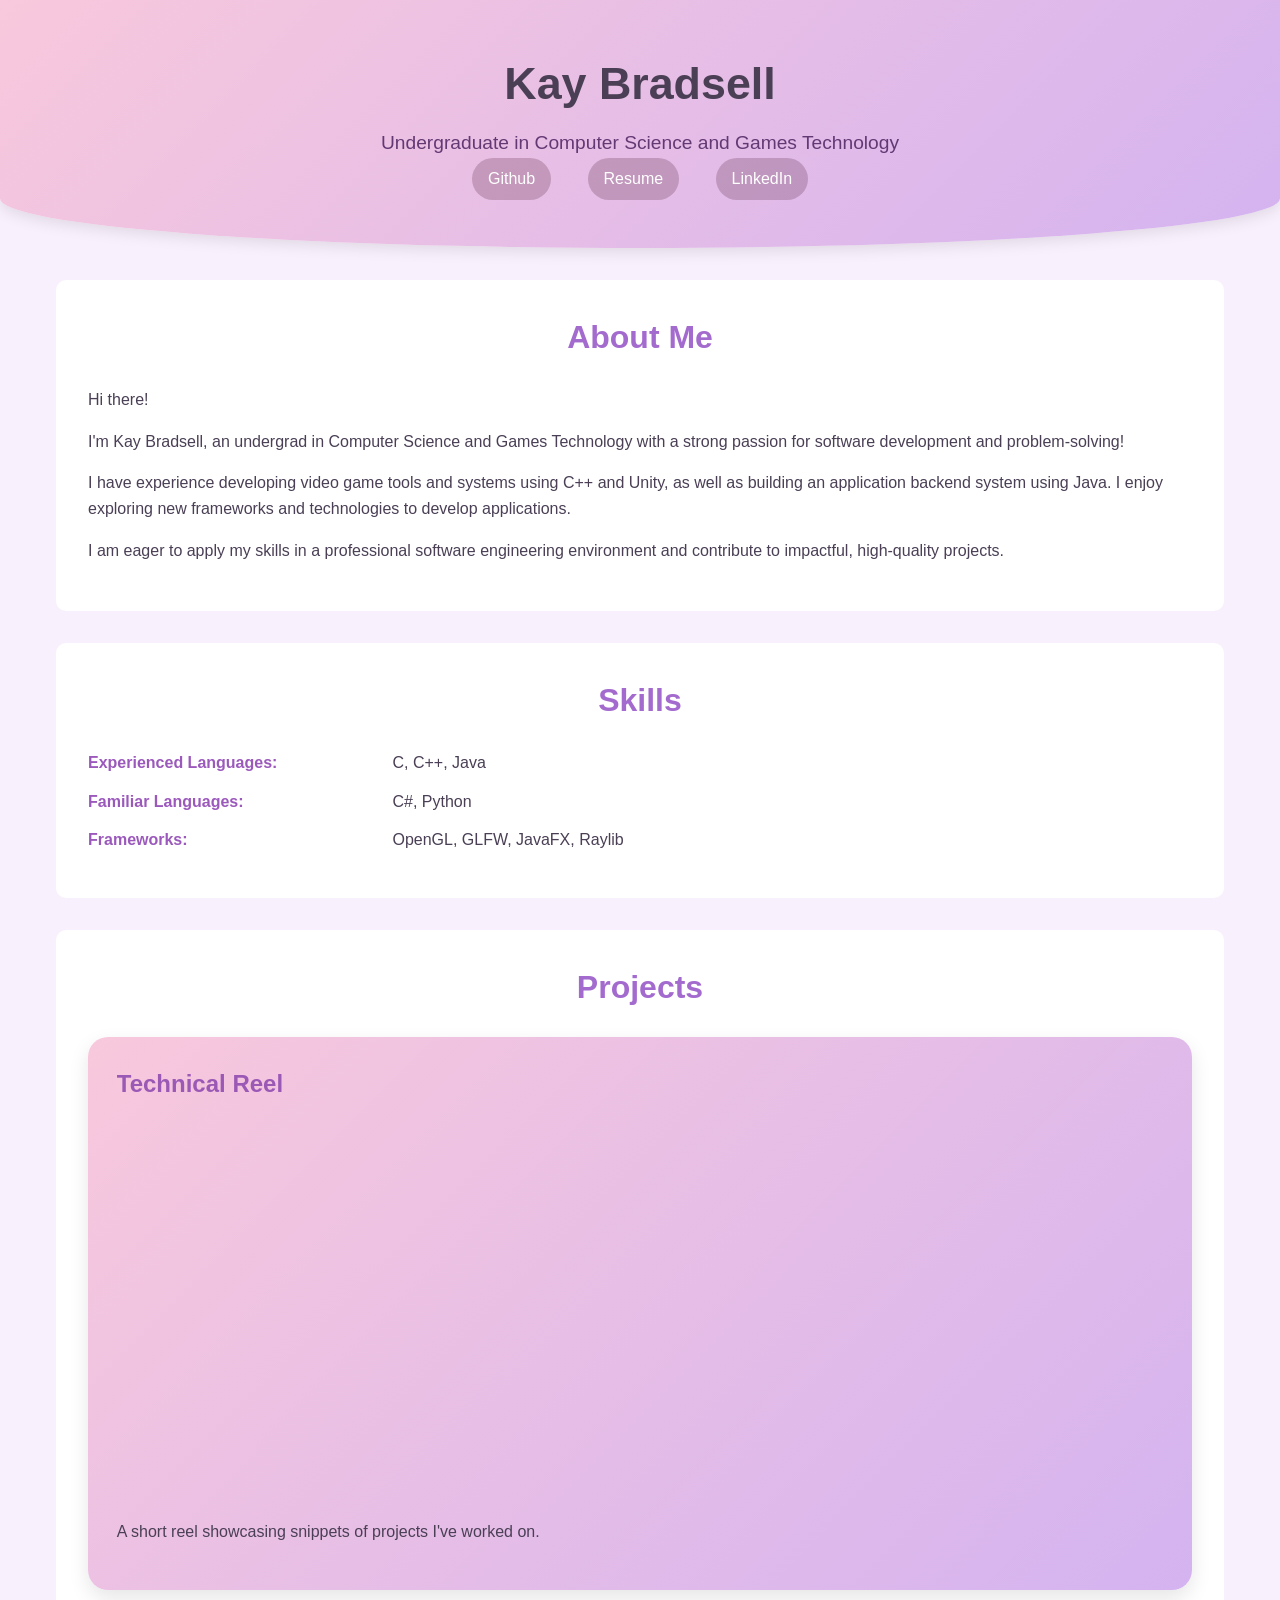
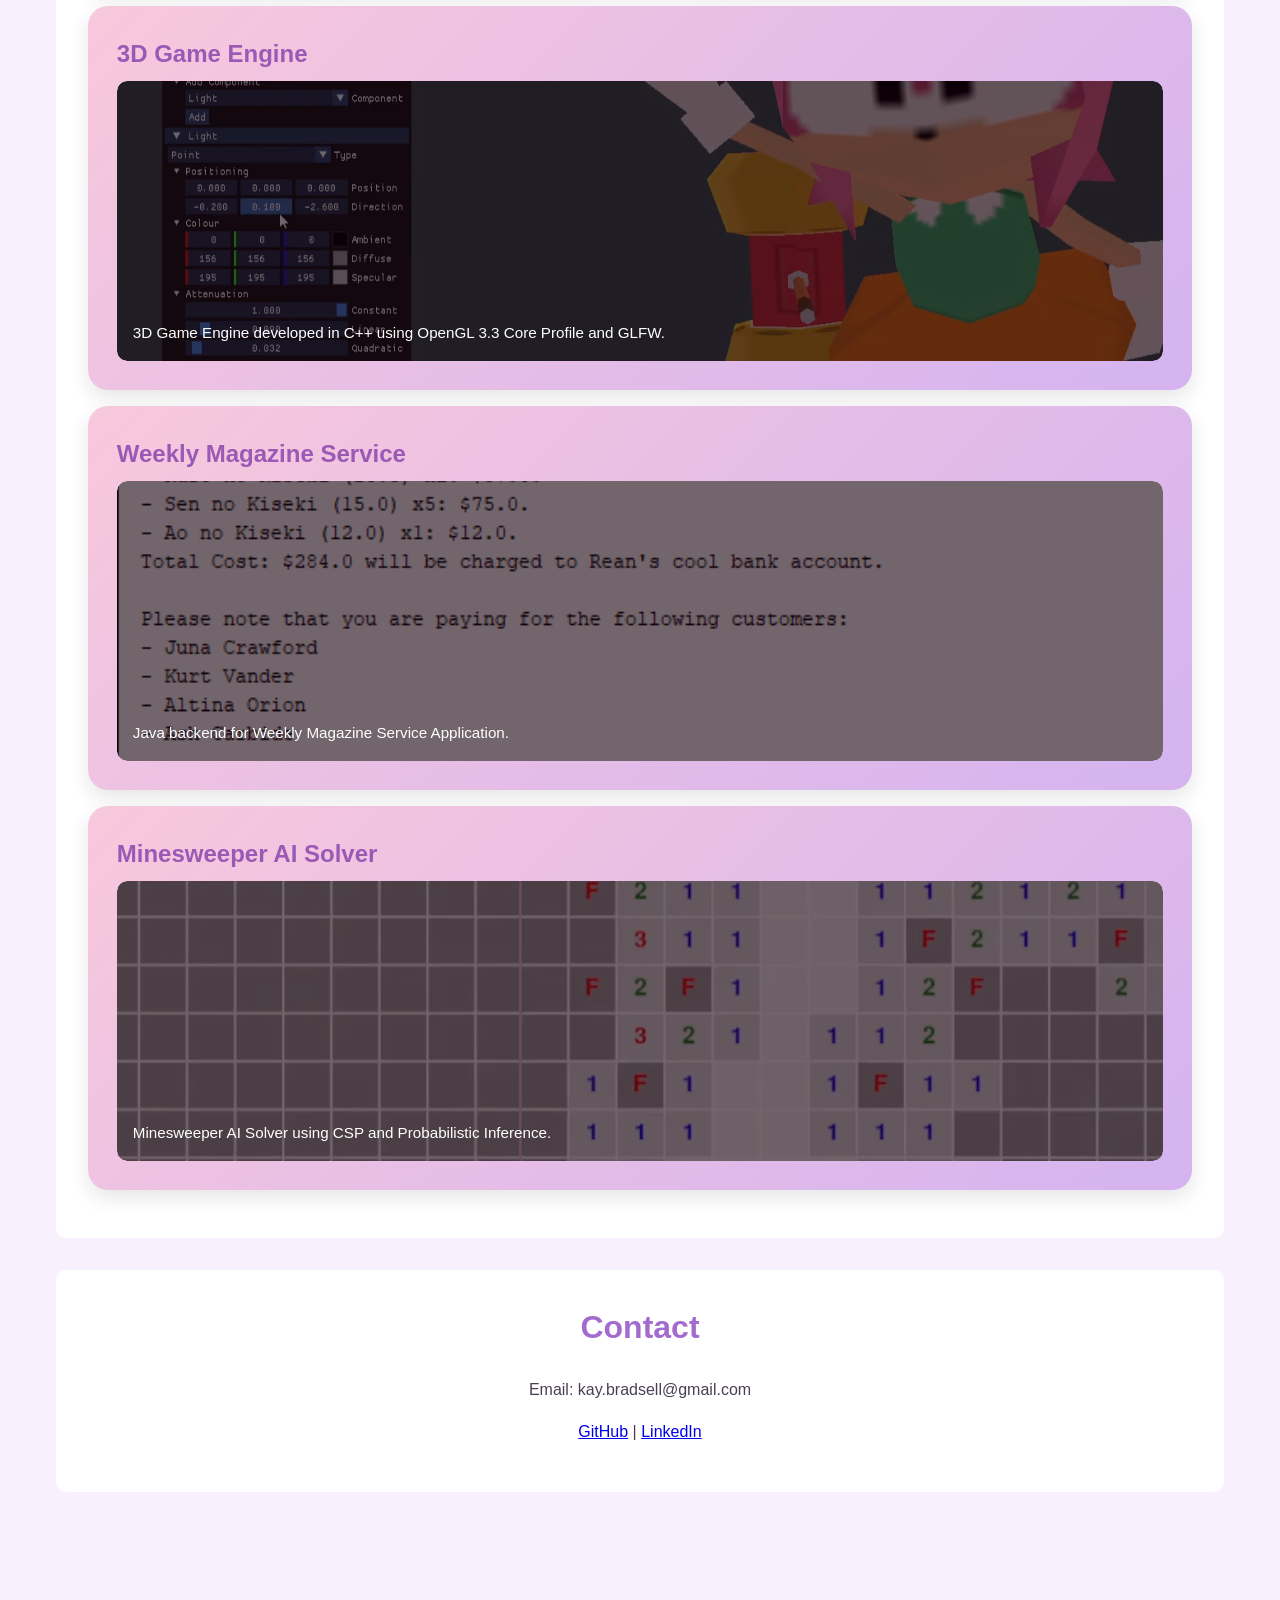
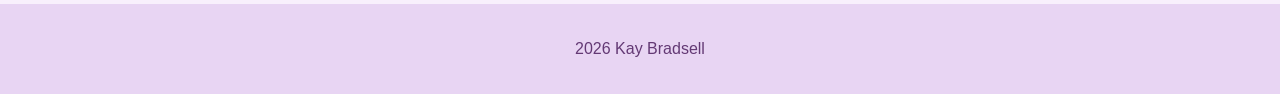
==== commit 39d9060c: "Updated index.html to include resume" ====
--- a/index.html
+++ b/index.html
@@ -12,10 +12,7 @@
         <p>Undergraduate in Computer Science and Games Technology</p>
         <nav>
             <a href="https://github.com/kaybradsell"target="_blank">Github</a>
-            <a href="#about">About Me</a>
-            <a href="#skills">Skills</a>
-            <a href="#projects">Projects</a>
-            <a href="#contact">Contact</a>
+            <a href="data/docx/BRADSELLKAY_RESUME31032026.pdf" target="_blank">Resume</a>
             <a href="https://www.linkedin.com/in/kay-bradsell-53371a305/"target="_blank">LinkedIn</a>
         </nav>
     </header>
